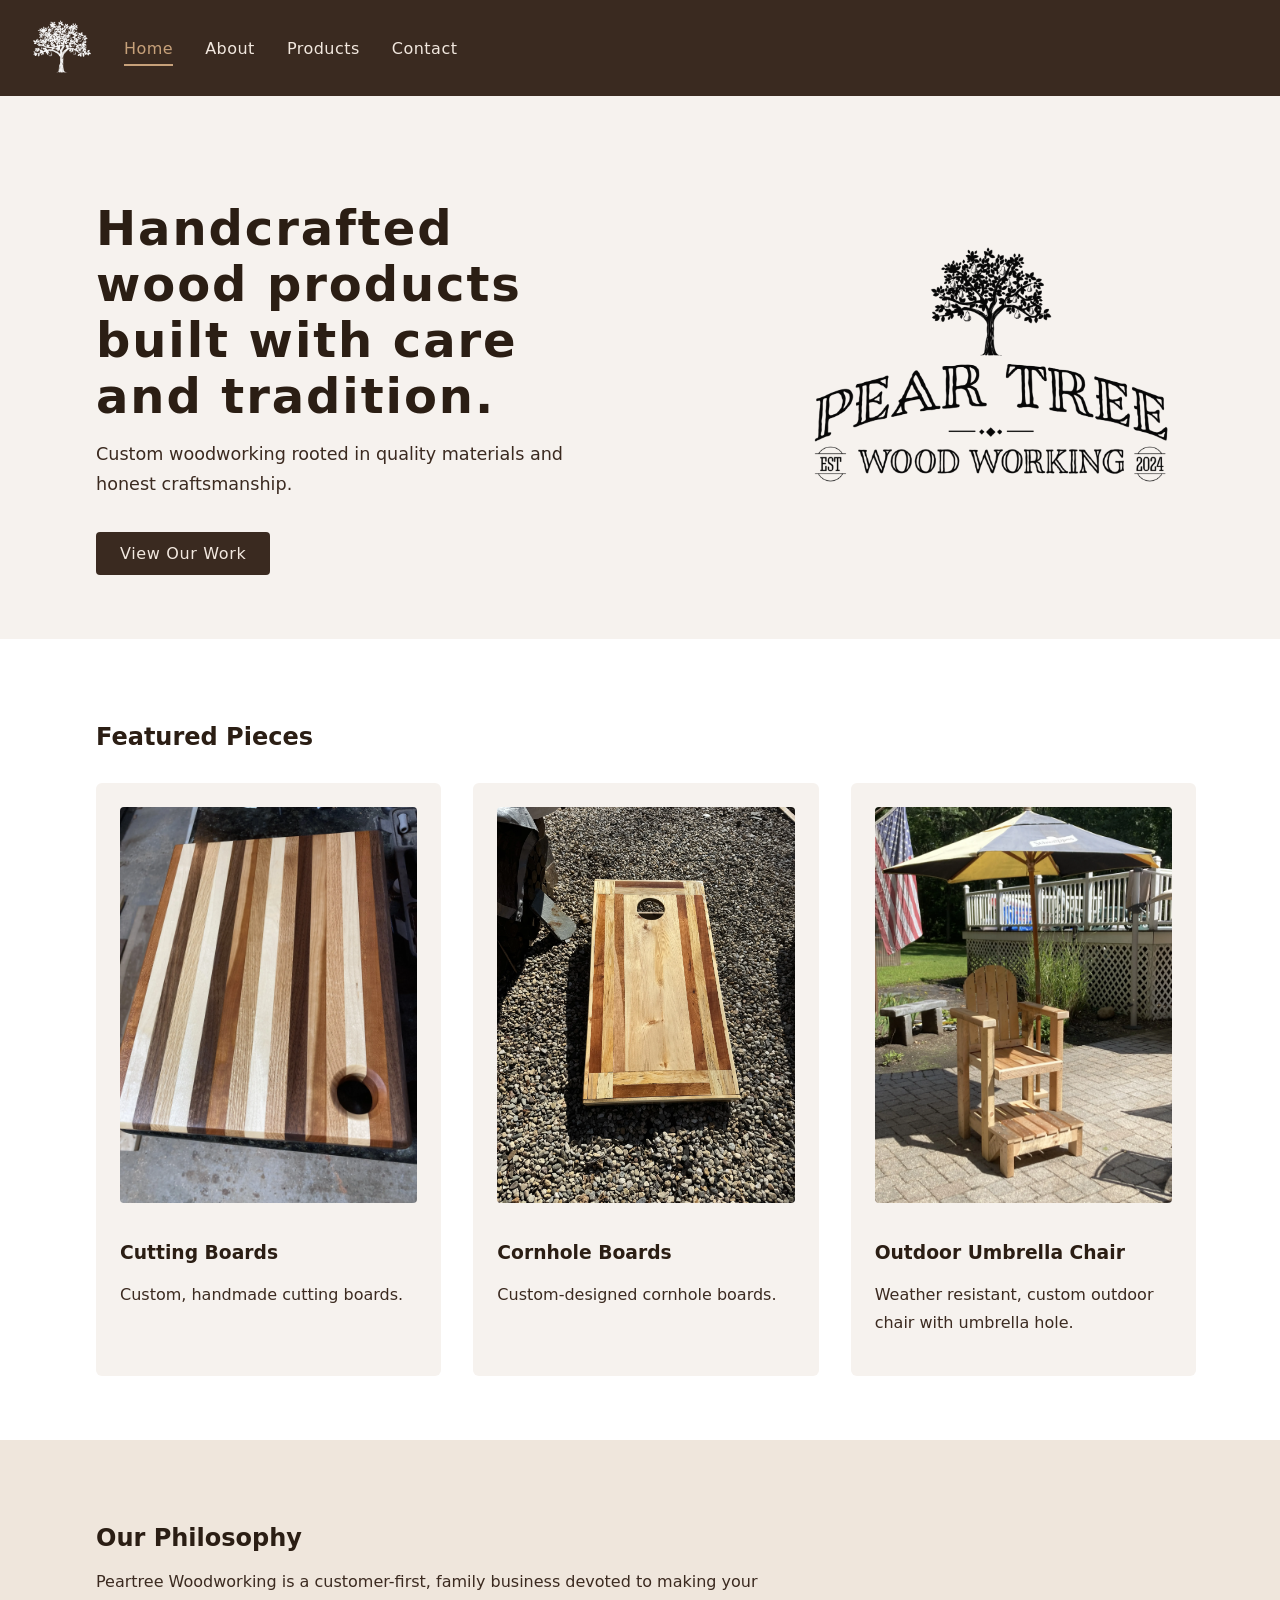
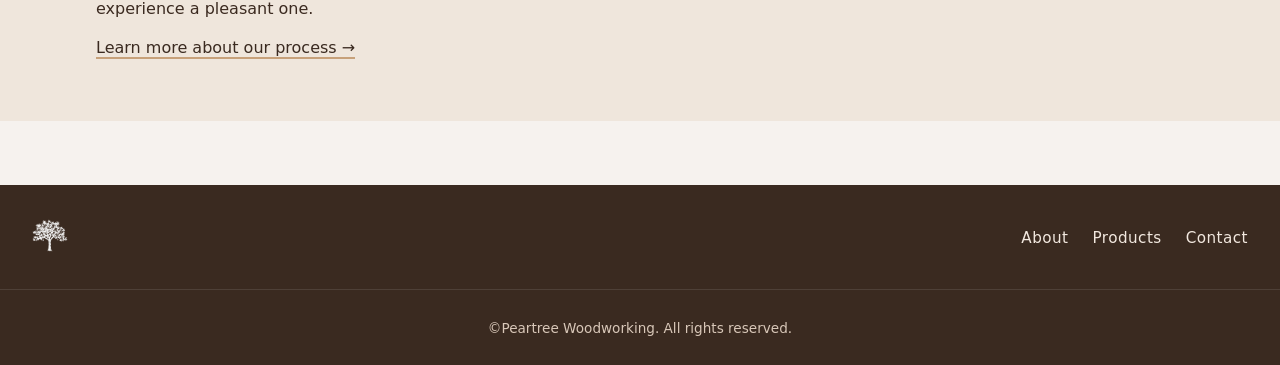
==== index.html @ d9140319 "Initial commit" ====
<!DOCTYPE html>
<html lang="en">
    <head>
        <meta charset="UTF-8">
        <meta name="viewport" content="width=device-width, initial-scale=1.0">
        <link rel="stylesheet" href="/resources/css/style.css">
        <title>Peartree Woodworking</title>
    </head>
    <body>
        <header>
            <div class="header-left">
                <a href="/" class="logo">
                    <img src="/resources/images/logo_transparent.png" alt="Peartree">
                </a>
                <nav aria-label="Main navigation">
                    <ul>
                        <li><a href="/" aria-current="page">Home</a></li>
                        <li><a href="/about">About</a></li>
                        <li><a href="/products">Products</a></li>
                        <li><a href="/contact">Contact</a></li>
                    </ul>
                </nav>
            </div>
        </header>

        <main>
            <section class="hero hero-split">
                <div class="hero-text">
                    <h1>Handcrafted wood products built with care and tradition.</h1>

                    <p>
                    Custom woodworking rooted in quality materials and honest craftsmanship.
                    </p>

                    <a href="/products" class="btn-primary">
                    View Our Work
                    </a>
                </div>

                <div class="hero-logo">
                    <img
                    src="/resources/images/logo_full_inverted.png"
                    alt="Pear Tree Woodworking"
                    />
                </div>
            </section>



             <!-- Featured Products -->
            <section class="featured-products">
                <h2>Featured Pieces</h2>

                <div class="product-grid">
                <!-- PRODUCT CARD -->
                <article class="product-card">
                    <img src="/resources/images/webp/cutting10.webp" alt="PRODUCT NAME">
                    <h3>Cutting Boards</h3>
                    <p>Custom, handmade cutting boards.</p>
                </article>

                <article class="product-card">
                    <img src="/resources/images/webp/cornhole1.webp" alt="PRODUCT NAME">
                    <h3>Cornhole Boards</h3>
                    <p>Custom-designed cornhole boards.</p>
                </article>

                <article class="product-card">
                    <img src="/resources/images/webp/outdoor_umbrella_chair.webp" alt="PRODUCT NAME">
                    <h3>Outdoor Umbrella Chair</h3>
                    <p>Weather resistant, custom outdoor chair with umbrella hole.</p>
                </article>
                </div>
            </section>

            <!-- Mission Teaser -->
            <section class="mission">
                <h2>Our Philosophy</h2>
                <p>
                <!-- 2–3 SENTENCE MISSION TEASER -->
                Peartree Woodworking is a customer-first, family business devoted to making your experience a pleasant one.
                </p>

                <a href="/about" class="text-link">
                Learn more about our process →
                </a>
            </section>
        </main>

        <footer>
            <div class="footer-inner">
                <a href="/" class="footer-logo">
                    <img src="/resources/images/logo_transparent.png">
                </a>
                <nav aria-label="Footer navigation">
                    <ul>
                        <li><a href="/about">About</a></li>
                        <li><a href="/products">Products</a></li>
                        <li><a href="/contact">Contact</a></li>
                    </ul>
                </nav>
            </div>
            <div class="footer-bottom">
                <p>©Peartree Woodworking. All rights reserved.</p>
            </div>
        </footer>
    </body>
</html>
---- resources/css/style.css ----
/* =====================================================
   ROOT VARIABLES
===================================================== */

:root {
  --brown-dark: #2b1e14;
  --brown-main: #3a2a20;
  --brown-accent: #c7a17a;
  --brown-light: #efe6dc;
  --off-white: #f2e8df;
  --page-bg: #f6f2ee;

  --max-width: 1100px;
  --page-padding: 2rem;
}

/* =====================================================
   BASE RESET
===================================================== */

* {
  box-sizing: border-box;
}

html,
body {
  height: 100%;
}

body {
  margin: 0;
  font-family: system-ui, -apple-system, BlinkMacSystemFont, "Segoe UI", sans-serif;
  background-color: var(--page-bg);
  color: var(--brown-dark);
  display: flex;
  flex-direction: column;
}

/* =====================================================
   HEADER & NAVIGATION
===================================================== */

header {
  background-color: var(--brown-main);
  padding: 1rem var(--page-padding);
  box-shadow: 0 2px 8px rgba(0, 0, 0, 0.15);
}

.header-left {
  display: flex;
  align-items: center;
  gap: 2rem;
}

.logo img {
  height: 60px;
  width: auto;
}

nav ul {
  list-style: none;
  display: flex;
  gap: 2rem;
  margin: 0;
  padding: 0;
}

nav a {
  color: var(--off-white);
  text-decoration: none;
  font-weight: 500;
  letter-spacing: 0.03em;
  position: relative;
  padding: 0.25rem 0;
}

nav a::after {
  content: "";
  position: absolute;
  left: 0;
  bottom: -4px;
  width: 0;
  height: 2px;
  background-color: var(--brown-accent);
  transition: width 0.25s ease;
}

nav a:hover::after,
nav a[aria-current="page"]::after {
  width: 100%;
}

nav a[aria-current="page"] {
  color: var(--brown-accent);
}

nav a:focus-visible {
  outline: 2px solid var(--brown-accent);
  outline-offset: 4px;
}

/* =====================================================
   MAIN LAYOUT
===================================================== */

main {
  width: 100%;
  flex: 1;
}

section {
  padding: 4rem var(--page-padding);
}

/* Content container (slightly right-biased) */
section > * {
  max-width: var(--max-width);
  margin-left: 4rem;
}

section h1,
section h2 {
  margin-bottom: 1rem;
}

section p {
  max-width: 65ch;
  line-height: 1.7;
  color: #3b2a20;
}

/* =====================================================
   HERO (HOME)
===================================================== */

.hero {
  background-color: var(--page-bg);
}

.hero-content {
  max-width: 900px;
}

.hero h1 {
  font-size: clamp(2.2rem, 4vw, 3rem);
  letter-spacing: 0.04em;
}

.hero p {
  font-size: 1.1rem;
  margin: 1rem 0 2rem;
}

/* =====================================================
   BUTTONS & LINKS
===================================================== */

.btn-primary {
  display: inline-block;
  padding: 0.75rem 1.5rem;
  background-color: var(--brown-main);
  color: var(--off-white);
  text-decoration: none;
  font-weight: 500;
  letter-spacing: 0.04em;
  border-radius: 4px;
  transition: background-color 0.2s ease, transform 0.15s ease;
}

.btn-primary:hover {
  background-color: var(--brown-dark);
  transform: translateY(-1px);
}

.text-link {
  color: var(--brown-main);
  text-decoration: none;
  font-weight: 500;
  border-bottom: 2px solid var(--brown-accent);
}

/* =====================================================
   PRODUCT GRID
===================================================== */

.featured-products {
  background-color: #ffffff;
}

.product-grid {
  display: grid;
  grid-template-columns: repeat(auto-fit, minmax(240px, 1fr));
  gap: 2rem;
  margin-top: 2rem;
}

.product-card {
  background-color: var(--page-bg);
  padding: 1.5rem;
  border-radius: 6px;
  transition: transform 0.2s ease, box-shadow 0.2s ease;
}

.product-card:hover {
  transform: translateY(-4px);
  box-shadow: 0 6px 18px rgba(0, 0, 0, 0.1);
}

.product-card img {
  width: 100%;
  border-radius: 4px;
  margin-bottom: 1rem;
}

/* =====================================================
   MISSION / ABOUT
===================================================== */

.mission {
  background-color: var(--brown-light);
}

.about {
  background-color: #ffffff;
}

.about-content {
  max-width: 70ch;
}

.about-content p + p {
  margin-top: 1.5rem;
}

/* =====================================================
   PRODUCTS PAGE
===================================================== */

.products {
  background-color: var(--page-bg);
}

.products-intro {
  margin-bottom: 2rem;
  font-size: 1.05rem;
}

/* =====================================================
   CONTACT (EMAIL ONLY)
===================================================== */

.contact-simple {
  background-color: #ffffff;
}

.contact-intro {
  max-width: 60ch;
  margin-bottom: 2.5rem;
}

.contact-email a {
  font-size: 1.6rem;
  font-weight: 600;
  color: var(--brown-main);
  text-decoration: none;
  border-bottom: 3px solid var(--brown-accent);
}

.contact-email a:hover {
  color: #000;
}

/* =====================================================
   FOOTER
===================================================== */

footer {
  background-color: var(--brown-main);
  color: var(--off-white);
  margin-top: 4rem;
}

.footer-inner {
  display: flex;
  align-items: center;
  justify-content: space-between;
  padding: 2rem var(--page-padding);
  border-bottom: 1px solid rgba(255, 255, 255, 0.1);
}

.footer-logo img {
  height: 36px;
}

footer nav ul {
  list-style: none;
  display: flex;
  gap: 1.5rem;
  margin: 0;
  padding: 0;
}

footer nav a {
  color: var(--off-white);
  text-decoration: none;
  font-size: 0.95rem;
}

footer nav a:hover {
  color: var(--brown-accent);
}

.footer-bottom {
  padding: 1rem var(--page-padding);
  text-align: center;
  font-size: 0.85rem;
  color: #d8c7b8;
}
.hero-logo {
  text-align: center;
}

.hero-logo-image {
  max-width: 420px;
  width: 100%;
  height: auto;
  margin-bottom: 0;
}
.hero-split {
  display: grid;
  grid-template-columns: 1fr 1fr;
  align-items: center;
  gap: 4rem;
}

.hero-logo img {
  max-width: 360px;
  width: 100%;
  height: auto;
}



/* =====================================================
   RESPONSIVE
===================================================== */

@media (max-width: 640px) {
  section {
    padding: 3rem 1.5rem;
  }

  section > * {
    margin-left: 0;
  }

  nav ul,
  footer nav ul {
    gap: 1.25rem;
  }

  .footer-inner {
    flex-direction: column;
    gap: 1.5rem;
    text-align: center;
  }
}
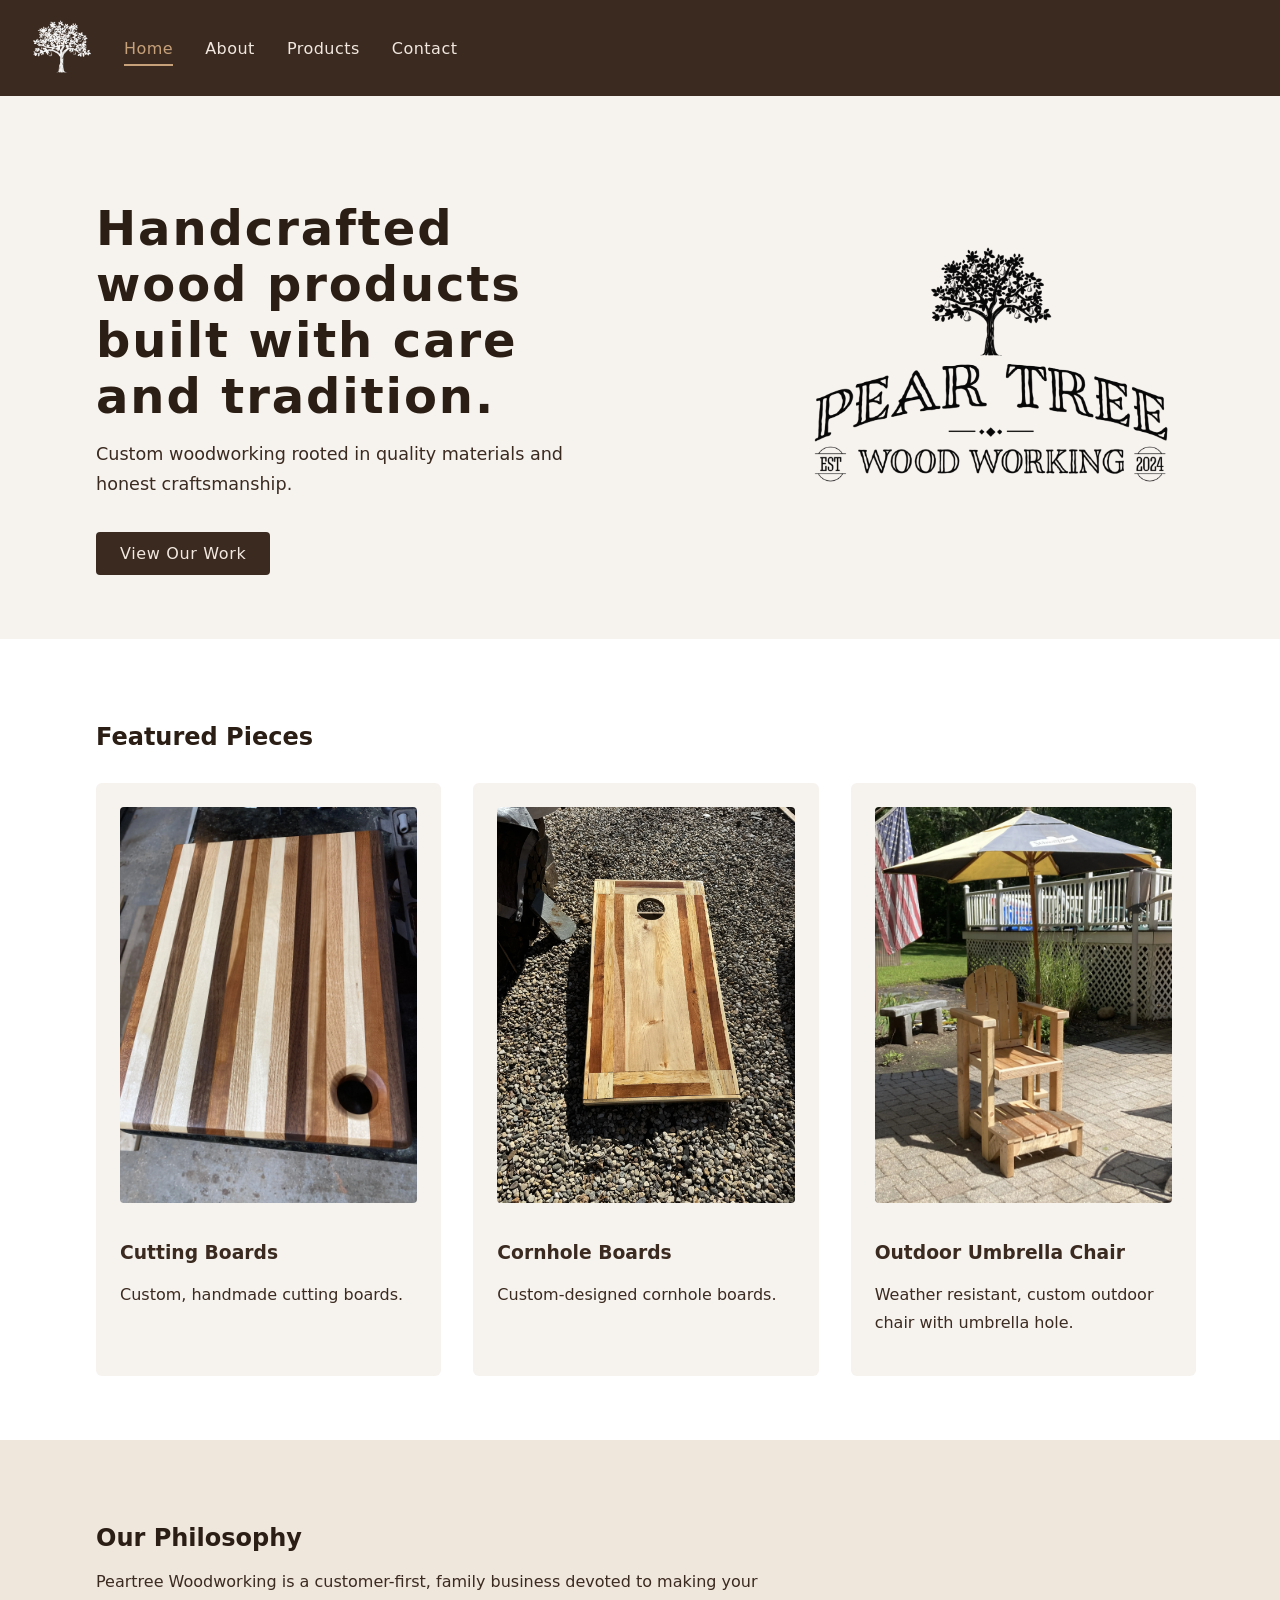
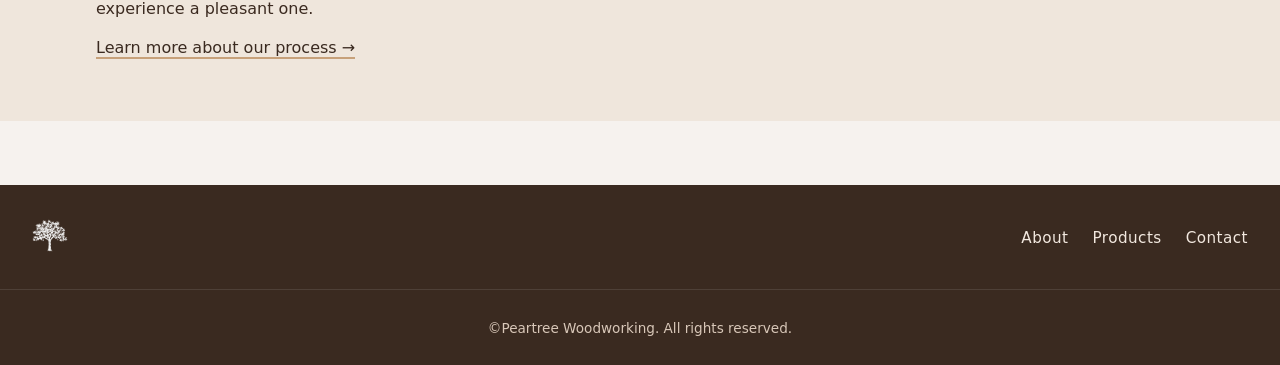
==== commit 6debb831: "Products Pages" ====
--- a/index.html
+++ b/index.html
@@ -46,7 +46,7 @@
             </section>
 
 
-
+            <!-- Test -->
              <!-- Featured Products -->
             <section class="featured-products">
                 <h2>Featured Pieces</h2>
@@ -54,20 +54,23 @@
                 <div class="product-grid">
                 <!-- PRODUCT CARD -->
                 <article class="product-card">
+                    <a href="products/cornhole-boards" class="product-link">
                     <img src="/resources/images/webp/cutting10.webp" alt="PRODUCT NAME">
-                    <h3>Cutting Boards</h3>
+                    <h3>Cutting Boards</h3></a>
                     <p>Custom, handmade cutting boards.</p>
                 </article>
 
                 <article class="product-card">
+                    <a href="products/cornhole-boards/" class="product-link">
                     <img src="/resources/images/webp/cornhole1.webp" alt="PRODUCT NAME">
-                    <h3>Cornhole Boards</h3>
+                    <h3>Cornhole Boards</h3></a>
                     <p>Custom-designed cornhole boards.</p>
                 </article>
 
                 <article class="product-card">
+                    <a href="products/outdoor-umbrella-chair/" class="product-link">
                     <img src="/resources/images/webp/outdoor_umbrella_chair.webp" alt="PRODUCT NAME">
-                    <h3>Outdoor Umbrella Chair</h3>
+                    <h3>Outdoor Umbrella Chair</h3></a>
                     <p>Weather resistant, custom outdoor chair with umbrella hole.</p>
                 </article>
                 </div>
--- a/resources/css/style.css
+++ b/resources/css/style.css
@@ -121,6 +121,13 @@
 section h1,
 section h2 {
   margin-bottom: 1rem;
+}
+.product-link{
+  color:#3a2a20;
+  text-decoration:none;
+}
+.product-link:hover{
+  text-decoration: underline;
 }
 
 section p {
@@ -338,6 +345,84 @@
   width: 100%;
   height: auto;
 }
+.product-detail {
+  background-color: #ffffff;
+}
+
+.product-layout {
+  display: grid;
+  grid-template-columns: 1.1fr 0.9fr;
+  gap: 4rem;
+  align-items: start;
+}
+.product-gallery {
+  position: relative;
+}
+
+.gallery-frame {
+  background-color: var(--page-bg);
+  padding: 1.5rem;
+  border-radius: 8px;
+  position: relative;
+}
+
+.gallery-frame img {
+  width: 100%;
+  height: auto;
+  border-radius: 4px;
+  display: block;
+}
+.gallery-arrow {
+  position: absolute;
+  top: 50%;
+  transform: translateY(-50%);
+  background-color: rgba(58, 42, 32, 0.85);
+  color: var(--off-white);
+  border: none;
+  width: 36px;
+  height: 36px;
+  border-radius: 50%;
+  cursor: pointer;
+  font-size: 1.4rem;
+  line-height: 1;
+  display: flex;
+  align-items: center;
+  justify-content: center;
+}
+
+.gallery-arrow.prev {
+  left: 10px;
+}
+
+.gallery-arrow.next {
+  right: 10px;
+}
+
+.gallery-arrow:hover {
+  background-color: var(--brown-dark);
+}
+.product-info {
+  max-width: 45ch;
+}
+
+.product-title {
+  font-size: 2rem;
+  margin-bottom: 0.75rem;
+}
+
+.product-price {
+  font-size: 1.1rem;
+  font-weight: 600;
+  color: var(--brown-main);
+  margin-bottom: 1.5rem;
+}
+.product-description p {
+  margin-bottom: 1rem;
+  line-height: 1.7;
+}
+.product-cta {
+  margin-top: 2rem;
+}
 
 
 
@@ -364,4 +449,12 @@
     gap: 1.5rem;
     text-align: center;
   }
-}
+    .product-layout {
+    grid-template-columns: 1fr;
+    gap: 3rem;
+  }
+
+  .product-info {
+    max-width: none;
+  }
+}
